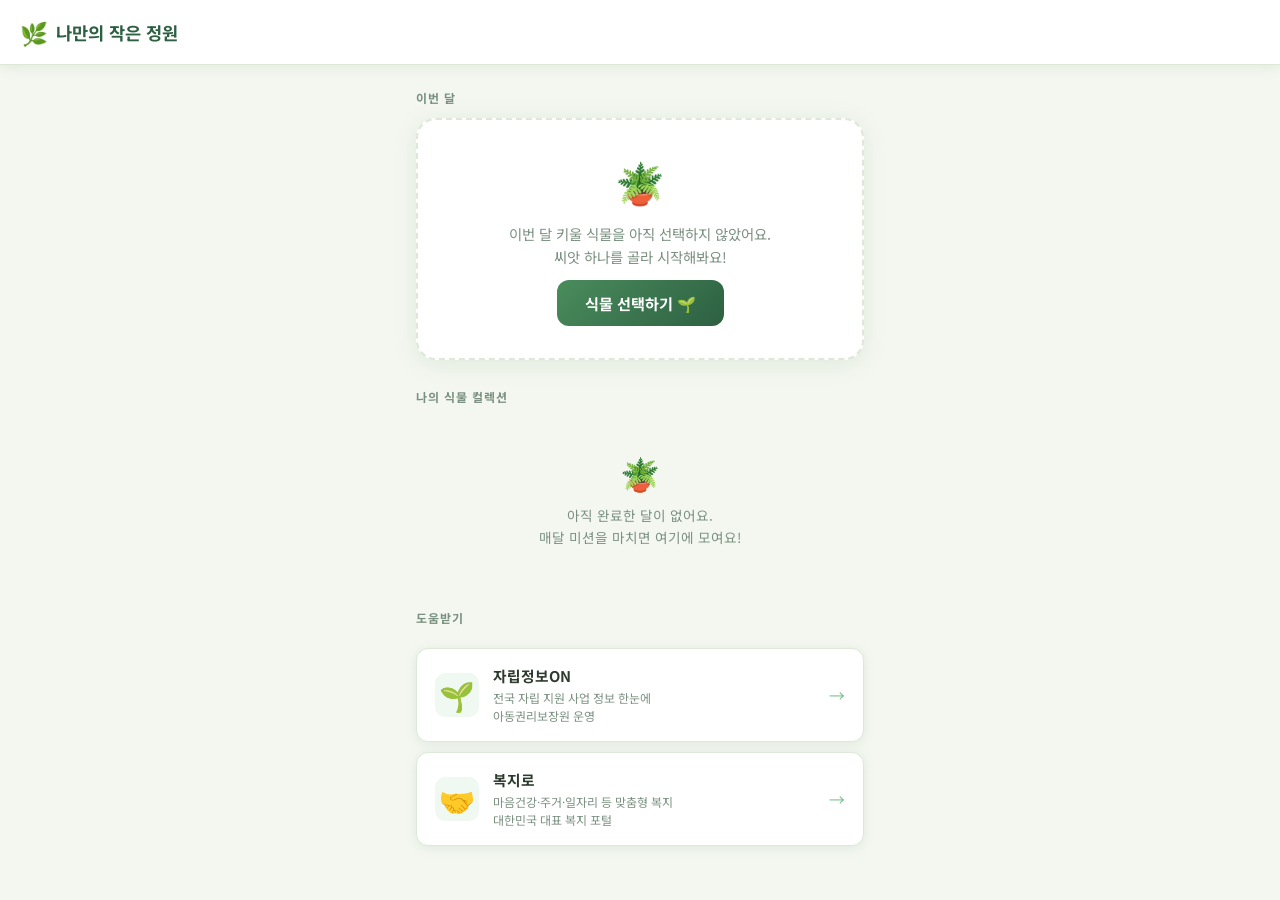
==== index.html @ bcbfa1cc "init: 나만의 작은 정원" ====
<!DOCTYPE html>
<html lang="ko">
<head>
  <meta charset="UTF-8">
  <meta name="viewport" content="width=device-width, initial-scale=1.0">
  <title>나만의 작은 정원</title>
  <link rel="preconnect" href="https://fonts.googleapis.com">
  <link href="https://fonts.googleapis.com/css2?family=Noto+Sans+KR:wght@300;400;500;700&display=swap" rel="stylesheet">
  <link rel="stylesheet" href="style.css">
</head>
<body>

  <!-- ── 식물 선택 모달 ── -->
  <div id="plant-modal" class="modal hidden">
    <div class="modal-backdrop"></div>
    <div class="modal-content">
      <div class="modal-header">
        <h2 id="modal-title">이번 달 키울 식물을 선택하세요</h2>
        <p class="modal-sub">한 달 동안 매일 미션을 완료하면 씨앗이 자라요 🌱</p>
      </div>
      <div class="plant-grid" id="plant-grid"></div>
    </div>
  </div>

  <!-- ── 미션 완료 축하 ── -->
  <div id="celebrate-overlay" class="hidden">
    <div class="celebrate-content">
      <div class="celebrate-emoji" id="celebrate-emoji"></div>
      <h3 id="celebrate-title"></h3>
      <p id="celebrate-msg"></p>
      <button onclick="closeCelebrate()">확인</button>
    </div>
    <div class="confetti-container" id="confetti-container"></div>
  </div>

  <!-- ════════════════════════════════
       HOME VIEW — 컬렉션
  ════════════════════════════════ -->
  <div id="home-view" class="hidden">
    <header class="home-header">
      <div class="home-header-title">
        <span class="app-logo">🌿</span>
        <span class="app-title">나만의 작은 정원</span>
      </div>
    </header>

    <main class="home-main">

      <!-- 이번 달 식물 -->
      <section class="this-month-section">
        <div class="section-label">이번 달</div>
        <div id="home-current-card">
          <!-- JS로 렌더 -->
        </div>
      </section>

      <!-- 컬렉션 -->
      <section class="collection-section">
        <div class="section-label">나의 식물 컬렉션</div>
        <div id="collection-grid" class="collection-grid">
          <!-- JS로 렌더 -->
        </div>
        <div id="collection-empty" class="collection-empty hidden">
          <span>🪴</span>
          <p>아직 완료한 달이 없어요.<br>매달 미션을 마치면 여기에 모여요!</p>
        </div>
      </section>

      <!-- 복지 배너 -->
      <section class="welfare-section">
        <div class="section-label">도움받기</div>
        <a class="welfare-banner" href="https://jaripon.ncrc.or.kr" target="_blank" rel="noopener">
          <div class="welfare-banner-icon">🌱</div>
          <div class="welfare-banner-body">
            <div class="welfare-banner-title">자립정보ON</div>
            <div class="welfare-banner-desc">전국 자립 지원 사업 정보 한눈에<br>아동권리보장원 운영</div>
          </div>
          <div class="welfare-banner-arrow">→</div>
        </a>
        <a class="welfare-banner" href="https://www.bokjiro.go.kr" target="_blank" rel="noopener">
          <div class="welfare-banner-icon">🤝</div>
          <div class="welfare-banner-body">
            <div class="welfare-banner-title">복지로</div>
            <div class="welfare-banner-desc">마음건강·주거·일자리 등 맞춤형 복지<br>대한민국 대표 복지 포털</div>
          </div>
          <div class="welfare-banner-arrow">→</div>
        </a>
      </section>

    </main>
  </div>

  <!-- ════════════════════════════════
       GARDEN VIEW — 미션
  ════════════════════════════════ -->
  <div id="garden-view" class="hidden">
    <header class="garden-header">
      <button class="back-btn" onclick="goHome()">
        <span class="back-arrow">←</span> 홈
      </button>
      <div class="garden-header-center">
        <span class="month-badge" id="month-badge"></span>
      </div>
      <div class="streak-badge">
        <span class="fire">🔥</span>
        <span id="streak-count">0</span>일
      </div>
    </header>

    <main class="garden-main">

      <!-- 식물 디스플레이 -->
      <section class="plant-section">
        <div class="plant-display">
          <div class="sky" id="plant-sky"></div>
          <div class="plant-art" id="plant-art"></div>
          <div class="ground"><div class="soil"></div></div>
        </div>
        <div class="plant-info">
          <div class="plant-name-row">
            <span class="plant-emoji-badge" id="plant-emoji-badge"></span>
            <span class="plant-name" id="plant-name-display"></span>
            <button class="change-plant-btn" onclick="showPlantModal()">변경</button>
          </div>
          <div class="stage-progress">
            <div class="stage-dots" id="stage-dots"></div>
            <div class="stage-label" id="stage-label"></div>
          </div>
          <div class="completion-count">
            이번 달 <strong id="completion-count">0</strong>일 완료
            <span class="goal-text">/ 31일</span>
          </div>
        </div>
      </section>

      <!-- 오늘의 미션 -->
      <section class="mission-section">
        <div class="mission-card" id="mission-card">
          <div class="mission-label">
            <span class="mission-icon">✨</span> 오늘의 미션
            <span class="mission-date" id="mission-date"></span>
          </div>
          <div class="mission-text" id="mission-text"></div>
          <div class="mission-desc" id="mission-desc"></div>
          <button class="complete-btn" id="complete-btn" onclick="completeMission()">
            ✅ 미션 완료!
          </button>
          <div class="already-done hidden" id="already-done">
            <span>🌟 오늘 미션을 완료했어요!</span>
            <span class="next-mission-text">내일 또 만나요</span>
          </div>
        </div>
      </section>

      <!-- 달력 -->
      <section class="calendar-section">
        <h3>이번 달 기록</h3>
        <div class="calendar" id="calendar"></div>
      </section>

      <!-- 미션 목록 힌트 -->
      <section class="tips-section">
        <details>
          <summary>💡 어떤 미션들이 있나요?</summary>
          <div class="tips-list" id="tips-list"></div>
        </details>
      </section>

    </main>
  </div>

  <script src="app.js"></script>
</body>
</html>
---- style.css ----
:root {
  --bg: #F4F7F0;
  --card: #FFFFFF;
  --primary: #4A8C5C;
  --primary-light: #7DBF8E;
  --primary-dark: #2D6042;
  --accent: #F4A261;
  --text: #2C3B2D;
  --text-muted: #7A9080;
  --border: #DDE8D8;
  --shadow: rgba(74, 140, 92, 0.12);
  --radius: 20px;
  --radius-sm: 12px;
}

* { box-sizing: border-box; margin: 0; padding: 0; }

body {
  font-family: 'Noto Sans KR', sans-serif;
  background: var(--bg);
  color: var(--text);
  min-height: 100vh;
}

.hidden { display: none !important; }

/* ════════════════════════════════
   HOME VIEW
════════════════════════════════ */

.home-header {
  background: var(--card);
  border-bottom: 1px solid var(--border);
  padding: 16px 20px;
  display: flex;
  align-items: center;
  justify-content: space-between;
  box-shadow: 0 2px 12px var(--shadow);
  position: sticky;
  top: 0;
  z-index: 10;
}

.home-header-title {
  display: flex;
  align-items: center;
  gap: 8px;
}

.app-logo { font-size: 1.4rem; }
.app-title { font-size: 1.1rem; font-weight: 700; color: var(--primary-dark); }

.home-main {
  max-width: 480px;
  margin: 0 auto;
  padding: 24px 16px 48px;
  display: flex;
  flex-direction: column;
  gap: 28px;
}

.section-label {
  font-size: 0.75rem;
  font-weight: 700;
  color: var(--text-muted);
  text-transform: uppercase;
  letter-spacing: 1px;
  margin-bottom: 12px;
}

/* 이번 달 카드 */
.home-current-card {
  background: var(--card);
  border-radius: var(--radius);
  padding: 24px;
  box-shadow: 0 4px 24px var(--shadow);
  border: 1px solid var(--border);
  display: flex;
  flex-direction: column;
  gap: 16px;
}

.home-current-top {
  display: flex;
  align-items: flex-start;
  gap: 16px;
}

.home-plant-big-emoji {
  font-size: 3.2rem;
  line-height: 1;
  filter: drop-shadow(0 2px 4px rgba(0,0,0,0.1));
}

.home-plant-meta {
  flex: 1;
  display: flex;
  flex-direction: column;
  gap: 4px;
}

.home-plant-name {
  font-size: 1.2rem;
  font-weight: 700;
  color: var(--text);
}

.home-plant-month {
  font-size: 0.82rem;
  color: var(--text-muted);
}

.home-stage-pill {
  display: inline-flex;
  align-items: center;
  gap: 4px;
  background: #E8F5E9;
  border: 1px solid #A5D6A7;
  color: var(--primary-dark);
  font-size: 0.78rem;
  font-weight: 600;
  padding: 3px 10px;
  border-radius: 20px;
  width: fit-content;
  margin-top: 4px;
}

.home-progress-bar-wrap {
  display: flex;
  flex-direction: column;
  gap: 6px;
}

.home-progress-bar {
  height: 8px;
  background: var(--bg);
  border-radius: 99px;
  overflow: hidden;
  border: 1px solid var(--border);
}

.home-progress-fill {
  height: 100%;
  background: linear-gradient(90deg, var(--primary-light), var(--primary));
  border-radius: 99px;
  transition: width 0.6s ease;
}

.home-progress-text {
  font-size: 0.8rem;
  color: var(--text-muted);
  text-align: right;
}

.go-garden-btn {
  width: 100%;
  padding: 14px;
  background: linear-gradient(135deg, var(--primary), var(--primary-dark));
  color: white;
  border: none;
  border-radius: var(--radius-sm);
  font-size: 1rem;
  font-weight: 700;
  font-family: inherit;
  cursor: pointer;
  transition: all 0.2s;
  box-shadow: 0 4px 12px rgba(74, 140, 92, 0.3);
  display: flex;
  align-items: center;
  justify-content: center;
  gap: 6px;
}

.go-garden-btn:hover {
  transform: translateY(-2px);
  box-shadow: 0 6px 20px rgba(74, 140, 92, 0.4);
}

.done-today-banner {
  display: flex;
  align-items: center;
  justify-content: center;
  gap: 6px;
  background: #E8F5E9;
  border-radius: var(--radius-sm);
  padding: 12px;
  font-size: 0.9rem;
  color: var(--primary-dark);
  font-weight: 600;
}

/* 식물 없을 때 */
.no-plant-card {
  background: var(--card);
  border-radius: var(--radius);
  padding: 32px 24px;
  box-shadow: 0 4px 24px var(--shadow);
  border: 2px dashed var(--border);
  text-align: center;
  display: flex;
  flex-direction: column;
  align-items: center;
  gap: 12px;
}

.no-plant-emoji { font-size: 2.5rem; }

.no-plant-card p {
  font-size: 0.9rem;
  color: var(--text-muted);
  line-height: 1.6;
}

.start-btn {
  padding: 12px 28px;
  background: linear-gradient(135deg, var(--primary), var(--primary-dark));
  color: white;
  border: none;
  border-radius: var(--radius-sm);
  font-size: 0.95rem;
  font-weight: 700;
  font-family: inherit;
  cursor: pointer;
  transition: all 0.2s;
}

.start-btn:hover { transform: translateY(-2px); box-shadow: 0 4px 16px rgba(74,140,92,0.3); }

/* 컬렉션 그리드 */
.collection-grid {
  display: grid;
  grid-template-columns: repeat(2, 1fr);
  gap: 12px;
}

.collection-card {
  background: var(--card);
  border-radius: var(--radius-sm);
  padding: 18px 14px;
  box-shadow: 0 2px 12px var(--shadow);
  border: 1px solid var(--border);
  display: flex;
  flex-direction: column;
  align-items: center;
  gap: 6px;
  text-align: center;
}

.coll-emoji { font-size: 2.6rem; }

.coll-name {
  font-size: 0.95rem;
  font-weight: 700;
  color: var(--text);
}

.coll-month {
  font-size: 0.72rem;
  color: var(--text-muted);
}

.coll-stage {
  font-size: 0.78rem;
  background: #F3F8F0;
  border: 1px solid var(--border);
  border-radius: 20px;
  padding: 3px 10px;
  color: var(--primary-dark);
  font-weight: 500;
}

.coll-count {
  font-size: 0.75rem;
  color: var(--text-muted);
}

.collection-empty {
  text-align: center;
  padding: 32px 20px;
  display: flex;
  flex-direction: column;
  align-items: center;
  gap: 10px;
}

.collection-empty span { font-size: 2rem; }
.collection-empty p { font-size: 0.85rem; color: var(--text-muted); line-height: 1.6; }

/* ── 복지 배너 ── */
.welfare-section { display: flex; flex-direction: column; gap: 10px; }

.welfare-banner {
  display: flex;
  align-items: center;
  gap: 14px;
  background: var(--card);
  border: 1px solid var(--border);
  border-radius: var(--radius-sm);
  padding: 16px 18px;
  text-decoration: none;
  color: inherit;
  box-shadow: 0 2px 12px var(--shadow);
  transition: all 0.2s;
}

.welfare-banner:hover {
  border-color: var(--primary-light);
  box-shadow: 0 4px 20px rgba(74, 140, 92, 0.18);
  transform: translateY(-2px);
}

.welfare-banner-icon {
  font-size: 1.8rem;
  flex-shrink: 0;
  width: 44px;
  height: 44px;
  background: #F0F8F2;
  border-radius: 10px;
  display: flex;
  align-items: center;
  justify-content: center;
}

.welfare-banner-body { flex: 1; display: flex; flex-direction: column; gap: 3px; }

.welfare-banner-title {
  font-size: 0.92rem;
  font-weight: 700;
  color: var(--text);
}

.welfare-banner-desc {
  font-size: 0.75rem;
  color: var(--text-muted);
  line-height: 1.5;
}

.welfare-banner-arrow {
  font-size: 1rem;
  color: var(--primary-light);
  flex-shrink: 0;
  transition: transform 0.2s;
}

.welfare-banner:hover .welfare-banner-arrow { transform: translateX(4px); }

/* ════════════════════════════════
   GARDEN VIEW
════════════════════════════════ */

.garden-header {
  background: var(--card);
  border-bottom: 1px solid var(--border);
  padding: 12px 16px;
  display: flex;
  align-items: center;
  justify-content: space-between;
  position: sticky;
  top: 0;
  z-index: 10;
  box-shadow: 0 2px 12px var(--shadow);
}

.back-btn {
  display: flex;
  align-items: center;
  gap: 4px;
  background: none;
  border: 1px solid var(--border);
  border-radius: 20px;
  padding: 6px 14px;
  font-size: 0.85rem;
  font-weight: 600;
  color: var(--text-muted);
  cursor: pointer;
  font-family: inherit;
  transition: all 0.2s;
}

.back-btn:hover {
  background: var(--primary);
  color: white;
  border-color: var(--primary);
}

.back-arrow { font-size: 1rem; }

.garden-header-center { flex: 1; display: flex; justify-content: center; }

.month-badge {
  background: var(--primary-light);
  color: white;
  font-size: 0.72rem;
  font-weight: 600;
  padding: 4px 12px;
  border-radius: 20px;
}

.streak-badge {
  display: flex;
  align-items: center;
  gap: 3px;
  background: #FFF3E0;
  border: 1px solid #FFD180;
  border-radius: 20px;
  padding: 4px 12px;
  font-size: 0.85rem;
  font-weight: 700;
  color: #E65100;
}

.fire { font-size: 1rem; }

.garden-main {
  max-width: 480px;
  margin: 0 auto;
  padding: 20px 16px 48px;
  display: flex;
  flex-direction: column;
  gap: 20px;
}

/* ── 식물 섹션 ── */
.plant-section {
  background: var(--card);
  border-radius: var(--radius);
  overflow: hidden;
  box-shadow: 0 4px 24px var(--shadow);
  border: 1px solid var(--border);
}

.plant-display {
  position: relative;
  height: 260px;
  overflow: hidden;
}

.sky {
  position: absolute;
  inset: 0;
  transition: background 1s;
}

.ground {
  position: absolute;
  bottom: 0; left: 0; right: 0;
  height: 60px;
}

.soil {
  position: absolute;
  bottom: 0; left: 0; right: 0;
  height: 60px;
  background: linear-gradient(to bottom, #8B6542 0%, #6B4C2A 100%);
  border-radius: 40% 40% 0 0 / 20px 20px 0 0;
}

.plant-art {
  position: absolute;
  bottom: 44px;
  left: 50%;
  transform: translateX(-50%);
  display: flex;
  flex-direction: column;
  align-items: center;
  transition: all 0.6s ease;
}

.plant-info {
  padding: 14px 20px 18px;
  display: flex;
  flex-direction: column;
  gap: 8px;
}

.plant-name-row {
  display: flex;
  align-items: center;
  gap: 8px;
}

.plant-emoji-badge { font-size: 1.4rem; }

.plant-name {
  font-size: 1.1rem;
  font-weight: 700;
  color: var(--primary-dark);
  flex: 1;
}

.change-plant-btn {
  background: none;
  border: 1px solid var(--border);
  border-radius: 20px;
  padding: 4px 12px;
  font-size: 0.75rem;
  color: var(--text-muted);
  cursor: pointer;
  font-family: inherit;
  transition: all 0.2s;
}
.change-plant-btn:hover { background: var(--primary); color: white; border-color: var(--primary); }

.stage-progress {
  display: flex;
  align-items: center;
  gap: 10px;
}

.stage-dots { display: flex; gap: 5px; align-items: center; }

.stage-dot {
  width: 10px; height: 10px;
  border-radius: 50%;
  background: var(--border);
  transition: all 0.4s;
}
.stage-dot.active { background: var(--primary); transform: scale(1.2); }
.stage-dot.done { background: var(--primary-light); }

.stage-label {
  font-size: 0.78rem;
  color: var(--text-muted);
  font-weight: 500;
  background: var(--bg);
  padding: 2px 10px;
  border-radius: 20px;
}

.completion-count { font-size: 0.82rem; color: var(--text-muted); }
.completion-count strong { color: var(--primary); font-size: 0.95rem; }
.goal-text { opacity: 0.6; }

/* ── 미션 섹션 ── */
.mission-card {
  background: var(--card);
  border-radius: var(--radius);
  padding: 22px;
  box-shadow: 0 4px 24px var(--shadow);
  border: 1px solid var(--border);
  display: flex;
  flex-direction: column;
  gap: 13px;
}

.mission-label {
  display: flex;
  align-items: center;
  gap: 5px;
  font-size: 0.75rem;
  font-weight: 700;
  color: var(--text-muted);
  text-transform: uppercase;
  letter-spacing: 0.5px;
}

.mission-icon { font-size: 0.95rem; }
.mission-date { margin-left: auto; font-weight: 400; text-transform: none; letter-spacing: 0; }

.mission-text {
  font-size: 1.25rem;
  font-weight: 700;
  color: var(--text);
  line-height: 1.4;
}

.mission-desc {
  font-size: 0.86rem;
  color: var(--text-muted);
  line-height: 1.6;
  padding: 10px 14px;
  background: var(--bg);
  border-radius: var(--radius-sm);
  border-left: 3px solid var(--primary-light);
}

.complete-btn {
  width: 100%;
  padding: 14px;
  background: linear-gradient(135deg, var(--primary), var(--primary-dark));
  color: white;
  border: none;
  border-radius: var(--radius-sm);
  font-size: 1rem;
  font-weight: 700;
  font-family: inherit;
  cursor: pointer;
  transition: all 0.2s;
  box-shadow: 0 4px 12px rgba(74, 140, 92, 0.3);
}

.complete-btn:hover { transform: translateY(-2px); box-shadow: 0 6px 20px rgba(74, 140, 92, 0.4); }

.already-done {
  display: flex;
  flex-direction: column;
  align-items: center;
  gap: 4px;
  padding: 14px;
  background: linear-gradient(135deg, #E8F5E9, #F1F8E9);
  border-radius: var(--radius-sm);
  font-size: 0.9rem;
  color: var(--primary-dark);
  font-weight: 500;
  text-align: center;
}

.next-mission-text { font-size: 0.77rem; color: var(--text-muted); font-weight: 400; }

/* ── 달력 ── */
.calendar-section {
  background: var(--card);
  border-radius: var(--radius);
  padding: 18px;
  box-shadow: 0 4px 24px var(--shadow);
  border: 1px solid var(--border);
}

.calendar-section h3 {
  font-size: 0.78rem;
  font-weight: 700;
  color: var(--text-muted);
  margin-bottom: 12px;
  text-transform: uppercase;
  letter-spacing: 0.5px;
}

.calendar {
  display: grid;
  grid-template-columns: repeat(7, 1fr);
  gap: 5px;
}

.cal-header {
  font-size: 0.67rem;
  font-weight: 700;
  color: var(--text-muted);
  text-align: center;
  padding: 3px 0;
}

.cal-day {
  aspect-ratio: 1;
  border-radius: 8px;
  display: flex;
  align-items: center;
  justify-content: center;
  font-size: 0.72rem;
  font-weight: 500;
  color: var(--text-muted);
  background: var(--bg);
  transition: all 0.2s;
}

.cal-day.empty { background: transparent; }
.cal-day.done { background: linear-gradient(135deg, var(--primary), var(--primary-light)); color: white; font-weight: 700; box-shadow: 0 2px 6px rgba(74,140,92,0.3); }
.cal-day.today { border: 2px solid var(--primary); color: var(--primary-dark); font-weight: 700; }
.cal-day.today.done { border-color: transparent; }
.cal-day.future { opacity: 0.35; }

/* ── 팁 ── */
.tips-section {
  background: var(--card);
  border-radius: var(--radius);
  overflow: hidden;
  box-shadow: 0 4px 24px var(--shadow);
  border: 1px solid var(--border);
}

.tips-section summary {
  padding: 15px 18px;
  font-size: 0.85rem;
  font-weight: 600;
  color: var(--text-muted);
  cursor: pointer;
  user-select: none;
  list-style: none;
}

.tips-section summary::-webkit-details-marker { display: none; }

.tips-list {
  padding: 0 18px 14px;
  display: flex;
  flex-wrap: wrap;
  gap: 7px;
}

.tip-chip {
  background: var(--bg);
  border: 1px solid var(--border);
  border-radius: 20px;
  padding: 4px 11px;
  font-size: 0.75rem;
  color: var(--text);
}

/* ════════════════════════════════
   MODAL
════════════════════════════════ */

.modal {
  position: fixed;
  inset: 0;
  z-index: 100;
  display: flex;
  align-items: center;
  justify-content: center;
  padding: 20px;
}

.modal-backdrop {
  position: absolute;
  inset: 0;
  background: rgba(0,0,0,0.5);
  backdrop-filter: blur(4px);
}

.modal-content {
  position: relative;
  background: var(--card);
  border-radius: var(--radius);
  padding: 28px 22px;
  max-width: 440px;
  width: 100%;
  max-height: 90vh;
  overflow-y: auto;
  box-shadow: 0 20px 60px rgba(0,0,0,0.3);
}

.modal-header { text-align: center; margin-bottom: 22px; }
.modal-header h2 { font-size: 1.15rem; font-weight: 700; margin-bottom: 5px; }
.modal-sub { font-size: 0.83rem; color: var(--text-muted); }

.plant-grid { display: grid; grid-template-columns: repeat(2, 1fr); gap: 11px; }

.plant-card {
  border: 2px solid var(--border);
  border-radius: var(--radius-sm);
  padding: 16px 12px;
  cursor: pointer;
  text-align: center;
  transition: all 0.2s;
  background: var(--bg);
}

.plant-card:hover { border-color: var(--primary); background: #F0F8F2; transform: translateY(-2px); }
.plant-card.selected { border-color: var(--primary); background: linear-gradient(135deg, #E8F5E9, #F1F8E9); }

.plant-card-emoji { font-size: 2.2rem; margin-bottom: 7px; }
.plant-card-name { font-size: 0.92rem; font-weight: 700; color: var(--text); }
.plant-card-sub { font-size: 0.72rem; color: var(--text-muted); margin-top: 3px; }

.modal-confirm-btn {
  width: 100%;
  margin-top: 18px;
  padding: 13px;
  background: linear-gradient(135deg, var(--primary), var(--primary-dark));
  color: white;
  border: none;
  border-radius: var(--radius-sm);
  font-size: 0.95rem;
  font-weight: 700;
  font-family: inherit;
  cursor: pointer;
  transition: all 0.2s;
}

.modal-confirm-btn:hover { transform: translateY(-2px); box-shadow: 0 6px 20px rgba(74,140,92,0.4); }

/* ════════════════════════════════
   CELEBRATE
════════════════════════════════ */

#celebrate-overlay {
  position: fixed;
  inset: 0;
  z-index: 200;
  background: rgba(0,0,0,0.6);
  display: flex;
  align-items: center;
  justify-content: center;
  padding: 20px;
  backdrop-filter: blur(4px);
}

.celebrate-content {
  position: relative;
  z-index: 201;
  background: var(--card);
  border-radius: var(--radius);
  padding: 36px 28px;
  text-align: center;
  max-width: 320px;
  width: 100%;
  box-shadow: 0 20px 60px rgba(0,0,0,0.3);
  animation: pop 0.4s ease;
}

.celebrate-emoji { font-size: 3.5rem; margin-bottom: 12px; animation: bounce 0.6s ease infinite alternate; }

@keyframes bounce { from { transform: translateY(0); } to { transform: translateY(-8px); } }

.celebrate-content h3 { font-size: 1.2rem; font-weight: 700; margin-bottom: 8px; }
.celebrate-content p { font-size: 0.88rem; color: var(--text-muted); margin-bottom: 20px; line-height: 1.6; }
.celebrate-content button {
  padding: 11px 30px;
  background: linear-gradient(135deg, var(--primary), var(--primary-dark));
  color: white;
  border: none;
  border-radius: var(--radius-sm);
  font-size: 0.92rem;
  font-weight: 700;
  font-family: inherit;
  cursor: pointer;
}

.confetti-container { position: fixed; inset: 0; pointer-events: none; overflow: hidden; z-index: 200; }

.confetti-piece {
  position: absolute;
  top: -20px;
  width: 10px; height: 10px;
  border-radius: 2px;
  animation: fall linear forwards;
}

@keyframes fall { to { transform: translateY(110vh) rotate(720deg); opacity: 0; } }
@keyframes pop { from { transform: scale(0.6); opacity: 0; } to { transform: scale(1); opacity: 1; } }
@keyframes sway { 0%, 100% { transform: rotate(-3deg); } 50% { transform: rotate(3deg); } }
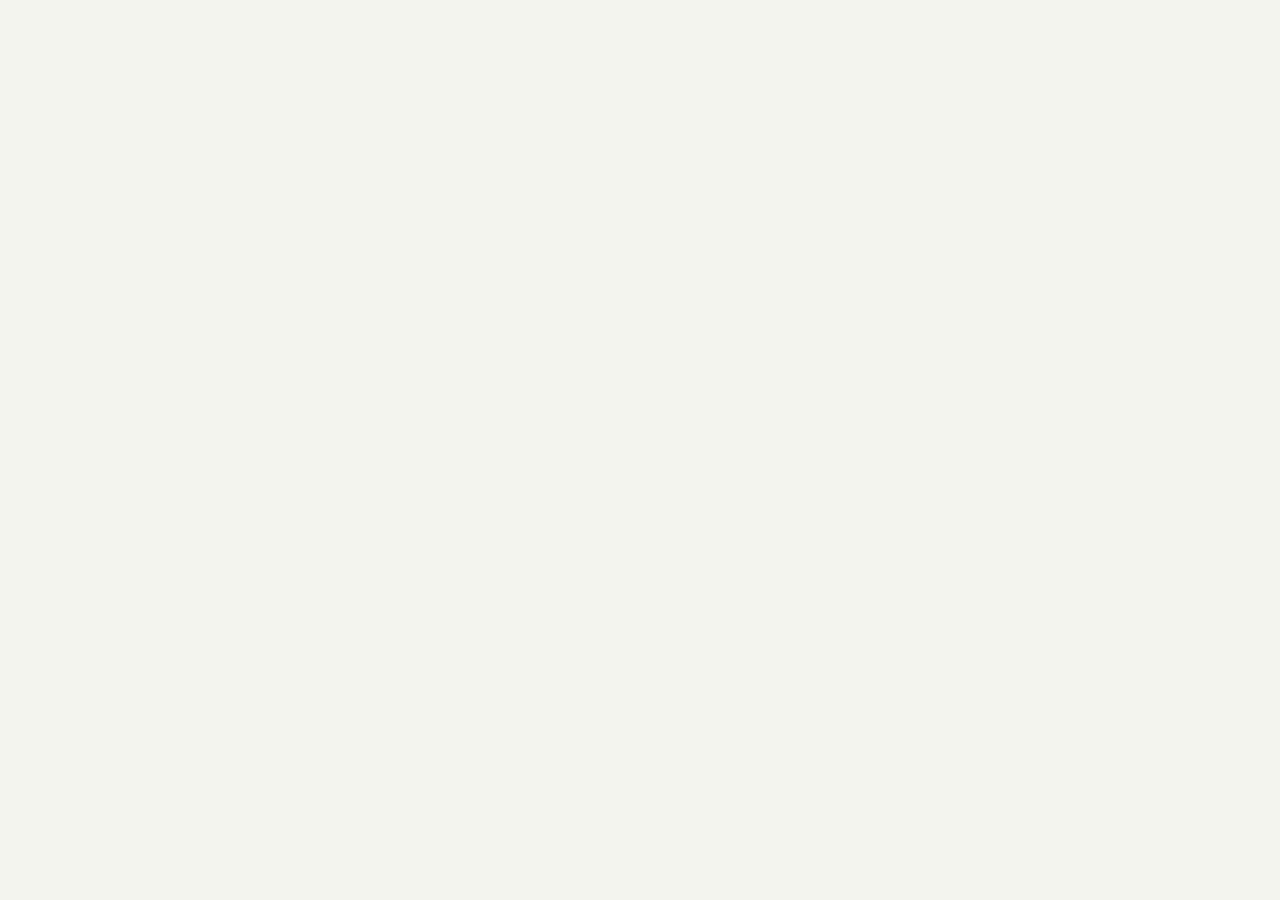
==== commit 8f102e98: "feat: Supabase 연동, 인증, 사이클 기반 식물 키우기, 꽃밭 컬렉션 등 전면 업데이트 - Supabase Auth/DB/Storage 연동 (회원가입, 로그인, 계정별" ====
--- a/index.html
+++ b/index.html
@@ -7,8 +7,159 @@
   <link rel="preconnect" href="https://fonts.googleapis.com">
   <link href="https://fonts.googleapis.com/css2?family=Noto+Sans+KR:wght@300;400;500;700&display=swap" rel="stylesheet">
   <link rel="stylesheet" href="style.css">
+  <script src="https://cdn.jsdelivr.net/npm/@supabase/supabase-js@2"></script>
 </head>
 <body>
+
+  <!-- ── 격려 메시지 모달 ── -->
+  <div id="encourage-modal" class="modal hidden">
+    <div class="modal-backdrop" onclick="closeEncourageModal()"></div>
+    <div class="modal-content encourage-modal-content">
+      <div class="encourage-emoji" id="encourage-emoji"></div>
+      <h3 id="encourage-title"></h3>
+      <p id="encourage-msg"></p>
+      <div class="encourage-date" id="encourage-date"></div>
+      <div class="encourage-btn-row">
+        <button class="encourage-close-btn" onclick="closeEncourageModal()">괜찮아요 💚</button>
+        <button class="water-modal-btn" id="water-modal-btn" onclick="waterPlantOnDate()">💧 물주기</button>
+      </div>
+    </div>
+  </div>
+
+  <!-- ── 인증샷 확인 모달 ── -->
+  <div id="proof-modal" class="modal hidden">
+    <div class="modal-backdrop" onclick="closeProofModal()"></div>
+    <div class="modal-content proof-modal-content">
+      <div class="proof-modal-date-row" id="proof-modal-date"></div>
+      <div class="proof-modal-mission" id="proof-modal-mission"></div>
+      <div class="proof-modal-photo-wrap hidden" id="proof-modal-photo-wrap">
+        <img id="proof-modal-photo" src="" alt="인증샷">
+      </div>
+      <div class="proof-modal-no-photo hidden" id="proof-modal-no-photo">
+        <span>📷</span>
+        <p>인증샷이 없어요</p>
+      </div>
+      <button class="modal-confirm-btn" onclick="closeProofModal()">닫기</button>
+    </div>
+  </div>
+
+  <!-- ── 개인정보 처리방침 모달 ── -->
+  <div id="privacy-modal" class="modal hidden">
+    <div class="modal-backdrop" onclick="closePrivacyModal()"></div>
+    <div class="modal-content">
+      <div class="modal-header">
+        <h2>개인정보 처리방침</h2>
+        <p class="modal-sub">나만의 작은 정원 개인정보 처리방침</p>
+      </div>
+      <div class="privacy-body">
+        <div class="privacy-section">
+          <h4>1. 수집하는 개인정보 항목</h4>
+          <p>아이디, 비밀번호, 이름, 생년월일, 이메일 주소</p>
+        </div>
+        <div class="privacy-section">
+          <h4>2. 개인정보 수집 및 이용 목적</h4>
+          <p>회원 식별 및 서비스 제공, 계정별 데이터 저장 및 관리</p>
+        </div>
+        <div class="privacy-section">
+          <h4>3. 개인정보 보유 및 이용 기간</h4>
+          <p>회원 탈퇴 시 또는 이용 목적 달성 후 즉시 파기합니다.</p>
+        </div>
+        <div class="privacy-section">
+          <h4>4. 개인정보 제3자 제공</h4>
+          <p>이용자의 개인정보를 제3자에게 제공하지 않습니다.</p>
+        </div>
+        <div class="privacy-section">
+          <h4>5. 개인정보 처리 위탁</h4>
+          <p>본 서비스는 개인정보 처리 업무를 외부에 위탁하지 않습니다.</p>
+        </div>
+        <div class="privacy-section">
+          <h4>6. 정보주체의 권리</h4>
+          <p>이용자는 언제든지 자신의 개인정보에 대한 열람, 정정, 삭제 및 처리 정지를 요청할 수 있습니다.</p>
+        </div>
+        <div class="privacy-section">
+          <h4>7. 저장 방식 안내</h4>
+          <p>본 서비스는 학습·테스트 목적의 서비스로, 모든 개인정보는 사용자 기기의 로컬 저장소(localStorage)에만 저장되며 외부 서버로 전송되지 않습니다.</p>
+        </div>
+      </div>
+      <button class="modal-confirm-btn" onclick="closePrivacyModal()">확인했습니다</button>
+    </div>
+  </div>
+
+  <!-- ── 인증 뷰 (로그인 / 회원가입) ── -->
+  <div id="auth-view" class="hidden">
+    <div class="auth-container">
+      <div class="auth-logo-area">
+        <span class="auth-logo">🌿</span>
+        <h1 class="auth-title">나만의 작은 정원</h1>
+        <p class="auth-subtitle">매일 미션을 완료하며 나만의 식물을 키워요</p>
+      </div>
+
+      <div class="auth-card">
+        <div class="auth-tabs">
+          <button class="auth-tab active" id="tab-login" onclick="showAuthPanel('login')">로그인</button>
+          <button class="auth-tab" id="tab-signup" onclick="showAuthPanel('signup')">회원가입</button>
+        </div>
+
+        <!-- 로그인 패널 -->
+        <div id="login-panel" class="auth-panel">
+          <div class="form-group">
+            <label class="form-label" for="login-username">아이디</label>
+            <input type="text" id="login-username" class="form-input" placeholder="아이디를 입력하세요"
+              autocomplete="username" onkeydown="if(event.key==='Enter') document.getElementById('login-password').focus()">
+          </div>
+          <div class="form-group">
+            <label class="form-label" for="login-password">비밀번호</label>
+            <input type="password" id="login-password" class="form-input" placeholder="비밀번호를 입력하세요"
+              autocomplete="current-password" onkeydown="if(event.key==='Enter') handleLoginSubmit()">
+          </div>
+          <div class="form-error hidden" id="login-error"></div>
+          <button class="auth-submit-btn" id="login-btn" onclick="handleLoginSubmit()">로그인</button>
+        </div>
+
+        <!-- 회원가입 패널 -->
+        <div id="signup-panel" class="auth-panel hidden">
+          <div class="form-group">
+            <label class="form-label" for="signup-username">아이디 <span class="required">*</span></label>
+            <input type="text" id="signup-username" class="form-input" placeholder="4~20자, 영문/숫자/밑줄" autocomplete="username">
+            <div class="form-hint">4~20자, 영문·숫자·밑줄(_)만 사용 가능</div>
+            <div class="field-error hidden" id="err-username"></div>
+          </div>
+          <div class="form-group">
+            <label class="form-label" for="signup-password">비밀번호 <span class="required">*</span></label>
+            <input type="password" id="signup-password" class="form-input" placeholder="8자 이상 입력" autocomplete="new-password">
+            <div class="form-hint">8자 이상</div>
+            <div class="field-error hidden" id="err-password"></div>
+          </div>
+          <div class="form-group">
+            <label class="form-label" for="signup-password-confirm">비밀번호 확인 <span class="required">*</span></label>
+            <input type="password" id="signup-password-confirm" class="form-input" placeholder="비밀번호를 다시 입력하세요" autocomplete="new-password">
+            <div class="field-error hidden" id="err-password-confirm"></div>
+          </div>
+          <div class="form-group">
+            <label class="form-label" for="signup-name">이름 <span class="required">*</span></label>
+            <input type="text" id="signup-name" class="form-input" placeholder="이름을 입력하세요">
+            <div class="field-error hidden" id="err-name"></div>
+          </div>
+          <div class="form-group">
+            <label class="form-label" for="signup-birthdate">생년월일 <span class="required">*</span></label>
+            <input type="date" id="signup-birthdate" class="form-input">
+            <div class="field-error hidden" id="err-birthdate"></div>
+          </div>
+          <div class="form-group">
+            <label class="privacy-check-label">
+              <input type="checkbox" id="signup-privacy">
+              <span>개인정보 처리방침에 동의합니다.
+                <button type="button" class="privacy-link-btn" onclick="showPrivacyModal()">내용 보기</button>
+              </span>
+            </label>
+            <div class="field-error hidden" id="err-privacy"></div>
+          </div>
+          <div class="form-error hidden" id="signup-error"></div>
+          <button class="auth-submit-btn" id="signup-btn" onclick="handleSignupSubmit()">회원가입</button>
+        </div>
+      </div>
+    </div>
+  </div>
 
   <!-- ── 식물 선택 모달 ── -->
   <div id="plant-modal" class="modal hidden">
@@ -42,6 +193,7 @@
         <span class="app-logo">🌿</span>
         <span class="app-title">나만의 작은 정원</span>
       </div>
+      <div class="header-user-area" id="header-user-area"></div>
     </header>
 
     <main class="home-main">
@@ -142,11 +294,31 @@
           </div>
           <div class="mission-text" id="mission-text"></div>
           <div class="mission-desc" id="mission-desc"></div>
+
+          <!-- 인증샷 업로드 -->
+          <div class="proof-upload-area" id="proof-upload-area">
+            <label class="proof-upload-label" for="proof-photo-input">
+              <span class="proof-camera-icon">📷</span>
+              <span>인증샷 추가 <span class="optional-label">(선택)</span></span>
+              <input type="file" id="proof-photo-input" accept="image/*" onchange="previewProofPhoto(this)">
+            </label>
+          </div>
+          <div class="proof-preview-wrap hidden" id="proof-preview-wrap">
+            <img id="proof-preview-img" src="" alt="인증샷 미리보기">
+            <button type="button" class="proof-remove-btn" onclick="removeProofPhoto()">✕ 제거</button>
+          </div>
+
           <button class="complete-btn" id="complete-btn" onclick="completeMission()">
             ✅ 미션 완료!
           </button>
+          <button class="water-btn hidden" id="water-btn" onclick="waterPlant()">
+            💧 오늘은 물만 줄게요
+          </button>
           <div class="already-done hidden" id="already-done">
             <span>🌟 오늘 미션을 완료했어요!</span>
+            <div class="today-proof-wrap hidden" id="today-proof-wrap">
+              <img id="today-proof-img" src="" alt="오늘 인증샷">
+            </div>
             <span class="next-mission-text">내일 또 만나요</span>
           </div>
         </div>
@@ -154,7 +326,11 @@
 
       <!-- 달력 -->
       <section class="calendar-section">
-        <h3>이번 달 기록</h3>
+        <div class="cal-nav">
+          <button class="cal-nav-btn" id="cal-prev-btn" onclick="moveCalMonth(-1)">&#8249;</button>
+          <h3 id="cal-title">이번 달 기록</h3>
+          <button class="cal-nav-btn" id="cal-next-btn" onclick="moveCalMonth(1)">&#8250;</button>
+        </div>
         <div class="calendar" id="calendar"></div>
       </section>
 
--- a/style.css
+++ b/style.css
@@ -227,51 +227,135 @@
 .start-btn:hover { transform: translateY(-2px); box-shadow: 0 4px 16px rgba(74,140,92,0.3); }
 
 /* 컬렉션 그리드 */
-.collection-grid {
-  display: grid;
-  grid-template-columns: repeat(2, 1fr);
-  gap: 12px;
-}
-
-.collection-card {
-  background: var(--card);
-  border-radius: var(--radius-sm);
-  padding: 18px 14px;
-  box-shadow: 0 2px 12px var(--shadow);
+/* ══════════════════════════════
+   꽃밭 씬
+══════════════════════════════ */
+.collection-grid { display: block; }
+
+.flowerbed-scene {
+  position: relative;
+  height: 220px;
+  border-radius: var(--radius);
+  overflow: hidden;
   border: 1px solid var(--border);
-  display: flex;
-  flex-direction: column;
-  align-items: center;
-  gap: 6px;
-  text-align: center;
-}
-
-.coll-emoji { font-size: 2.6rem; }
-
-.coll-name {
-  font-size: 0.95rem;
-  font-weight: 700;
-  color: var(--text);
-}
-
-.coll-month {
+  box-shadow: 0 4px 24px var(--shadow);
+}
+
+/* 하늘 */
+.fb-sky {
+  position: absolute;
+  inset: 0;
+  background: linear-gradient(180deg, #87CEEB 0%, #B8E4F8 42%, #C8EFD0 42%);
+}
+
+/* 구름 */
+.fb-cloud {
+  position: absolute;
+  line-height: 1;
+  animation: fb-drift 16s ease-in-out infinite alternate;
+}
+@keyframes fb-drift {
+  from { transform: translateX(0); }
+  to   { transform: translateX(14px); }
+}
+
+/* 먼 언덕 */
+.fb-hills-far {
+  position: absolute;
+  bottom: 38%;
+  left: -5%; right: -5%;
+  height: 70px;
+  background: #5EA84E;
+  border-radius: 60% 60% 0 0 / 80% 80% 0 0;
+}
+
+/* 가까운 언덕 */
+.fb-hills-near {
+  position: absolute;
+  bottom: 26%;
+  left: -5%; right: -5%;
+  height: 80px;
+  background: #5EA84E;
+  border-radius: 50% 55% 0 0 / 70% 70% 0 0;
+}
+
+/* 잔디 */
+.fb-grass {
+  position: absolute;
+  bottom: 0; left: 0; right: 0;
+  height: 42%;
+  background: #5EA84E;
+}
+
+/* 배경 장식 꽃 */
+.fb-deco {
+  position: absolute;
+  bottom: 40%;
+  line-height: 1;
+  opacity: 0.55;
+  pointer-events: none;
+  animation: fb-sway 5s ease-in-out infinite;
+}
+
+/* 사용자 꽃 */
+.flowerbed-plant {
+  position: absolute;
+  bottom: 10%;
+  display: flex;
+  flex-direction: column;
+  align-items: center;
+  cursor: pointer;
+  transition: transform 0.2s;
+  z-index: 5;
+}
+.flowerbed-plant:hover { transform: translateY(-6px) scale(1.1); }
+
+.fb-flower {
+  line-height: 1;
+  filter: drop-shadow(0 4px 8px rgba(0,0,0,0.22));
+  animation: fb-sway 4s ease-in-out infinite;
+}
+
+@keyframes fb-sway {
+  0%,100% { transform: rotate(-4deg); }
+  50%      { transform: rotate(4deg); }
+}
+
+/* 클릭 툴팁 */
+.fb-tooltip {
+  position: absolute;
+  bottom: calc(100% + 10px);
+  left: 50%;
+  transform: translateX(-50%) translateY(4px);
+  background: rgba(20,20,20,0.80);
+  backdrop-filter: blur(4px);
+  color: #fff;
+  border-radius: 10px;
+  padding: 8px 13px;
+  display: flex;
+  flex-direction: column;
+  align-items: center;
+  gap: 2px;
+  white-space: nowrap;
   font-size: 0.72rem;
-  color: var(--text-muted);
-}
-
-.coll-stage {
-  font-size: 0.78rem;
-  background: #F3F8F0;
-  border: 1px solid var(--border);
-  border-radius: 20px;
-  padding: 3px 10px;
-  color: var(--primary-dark);
-  font-weight: 500;
-}
-
-.coll-count {
-  font-size: 0.75rem;
-  color: var(--text-muted);
+  pointer-events: none;
+  opacity: 0;
+  transition: opacity 0.18s, transform 0.18s;
+  z-index: 20;
+}
+.fb-tooltip strong { font-size: 0.8rem; }
+.fb-tooltip::after {
+  content: '';
+  position: absolute;
+  top: 100%;
+  left: 50%;
+  transform: translateX(-50%);
+  border: 5px solid transparent;
+  border-top-color: rgba(20,20,20,0.80);
+}
+.flowerbed-plant.fb-active .fb-tooltip {
+  opacity: 1;
+  transform: translateX(-50%) translateY(0);
 }
 
 .collection-empty {
@@ -591,6 +675,25 @@
 
 .complete-btn:hover { transform: translateY(-2px); box-shadow: 0 6px 20px rgba(74, 140, 92, 0.4); }
 
+.water-btn {
+  width: 100%;
+  margin-top: 10px;
+  padding: 11px 14px;
+  background: linear-gradient(135deg, #74b3e0, #4a8cc4);
+  color: white;
+  border: none;
+  border-radius: var(--radius-sm);
+  font-size: 0.92rem;
+  font-weight: 600;
+  font-family: inherit;
+  cursor: pointer;
+  transition: all 0.2s;
+  box-shadow: 0 3px 10px rgba(74, 140, 196, 0.3);
+}
+.water-btn:hover   { transform: translateY(-2px); box-shadow: 0 5px 16px rgba(74, 140, 196, 0.45); }
+.water-btn:active  { transform: translateY(0); }
+.water-btn:disabled { opacity: 0.6; cursor: not-allowed; transform: none; }
+
 .already-done {
   display: flex;
   flex-direction: column;
@@ -616,14 +719,35 @@
   border: 1px solid var(--border);
 }
 
-.calendar-section h3 {
+.cal-nav {
+  display: flex;
+  align-items: center;
+  justify-content: space-between;
+  margin-bottom: 12px;
+}
+
+.cal-nav h3 {
   font-size: 0.78rem;
   font-weight: 700;
   color: var(--text-muted);
-  margin-bottom: 12px;
   text-transform: uppercase;
   letter-spacing: 0.5px;
-}
+  margin: 0;
+}
+
+.cal-nav-btn {
+  background: none;
+  border: none;
+  font-size: 1.4rem;
+  color: var(--text-muted);
+  cursor: pointer;
+  padding: 2px 8px;
+  border-radius: var(--radius-sm);
+  line-height: 1;
+  transition: background 0.15s, color 0.15s;
+}
+.cal-nav-btn:hover    { background: var(--bg); color: var(--primary); }
+.cal-nav-btn:disabled { opacity: 0.25; cursor: not-allowed; }
 
 .calendar {
   display: grid;
@@ -828,3 +952,483 @@
 @keyframes fall { to { transform: translateY(110vh) rotate(720deg); opacity: 0; } }
 @keyframes pop { from { transform: scale(0.6); opacity: 0; } to { transform: scale(1); opacity: 1; } }
 @keyframes sway { 0%, 100% { transform: rotate(-3deg); } 50% { transform: rotate(3deg); } }
+
+/* ════════════════════════════════
+   AUTH VIEW
+════════════════════════════════ */
+
+#auth-view {
+  min-height: 100vh;
+  background: linear-gradient(160deg, #E8F5E9 0%, #F4F7F0 50%, #E0F2F1 100%);
+  display: flex;
+  align-items: center;
+  justify-content: center;
+  padding: 24px 16px 48px;
+}
+
+.auth-container {
+  width: 100%;
+  max-width: 420px;
+  display: flex;
+  flex-direction: column;
+  gap: 28px;
+}
+
+.auth-logo-area {
+  text-align: center;
+  display: flex;
+  flex-direction: column;
+  align-items: center;
+  gap: 6px;
+}
+
+.auth-logo { font-size: 3rem; filter: drop-shadow(0 4px 8px rgba(74, 140, 92, 0.2)); }
+
+.auth-title {
+  font-size: 1.5rem;
+  font-weight: 700;
+  color: var(--primary-dark);
+}
+
+.auth-subtitle {
+  font-size: 0.85rem;
+  color: var(--text-muted);
+}
+
+/* 인증 카드 */
+.auth-card {
+  background: var(--card);
+  border-radius: var(--radius);
+  box-shadow: 0 8px 40px rgba(74, 140, 92, 0.15);
+  border: 1px solid var(--border);
+  overflow: hidden;
+}
+
+/* 탭 */
+.auth-tabs {
+  display: grid;
+  grid-template-columns: 1fr 1fr;
+  border-bottom: 1px solid var(--border);
+}
+
+.auth-tab {
+  padding: 14px;
+  background: none;
+  border: none;
+  font-family: inherit;
+  font-size: 0.92rem;
+  font-weight: 600;
+  color: var(--text-muted);
+  cursor: pointer;
+  transition: all 0.2s;
+  border-bottom: 2px solid transparent;
+  margin-bottom: -1px;
+}
+
+.auth-tab.active {
+  color: var(--primary);
+  border-bottom-color: var(--primary);
+  background: #F0F8F4;
+}
+
+.auth-tab:not(.active):hover { background: var(--bg); }
+
+/* 패널 */
+.auth-panel {
+  padding: 24px 22px 28px;
+  display: flex;
+  flex-direction: column;
+  gap: 0;
+}
+
+/* 폼 그룹 */
+.form-group {
+  display: flex;
+  flex-direction: column;
+  gap: 4px;
+  margin-bottom: 14px;
+}
+
+.form-label {
+  font-size: 0.8rem;
+  font-weight: 600;
+  color: var(--text);
+}
+
+.required { color: #E53935; }
+
+.form-input {
+  padding: 11px 14px;
+  border: 1.5px solid var(--border);
+  border-radius: var(--radius-sm);
+  font-family: inherit;
+  font-size: 0.9rem;
+  color: var(--text);
+  background: var(--card);
+  transition: all 0.2s;
+  outline: none;
+}
+
+.form-input:focus {
+  border-color: var(--primary);
+  box-shadow: 0 0 0 3px rgba(74, 140, 92, 0.12);
+}
+
+.form-input::-webkit-calendar-picker-indicator { opacity: 0.6; cursor: pointer; }
+
+.form-hint {
+  font-size: 0.72rem;
+  color: var(--text-muted);
+}
+
+.field-error {
+  font-size: 0.74rem;
+  color: #E53935;
+  font-weight: 500;
+}
+
+.form-error {
+  background: #FFF5F5;
+  border: 1px solid #FFCDD2;
+  border-radius: var(--radius-sm);
+  padding: 10px 14px;
+  font-size: 0.82rem;
+  color: #C62828;
+  font-weight: 500;
+  margin-bottom: 14px;
+}
+
+/* 개인정보 동의 */
+.privacy-check-label {
+  display: flex;
+  align-items: flex-start;
+  gap: 9px;
+  cursor: pointer;
+  font-size: 0.84rem;
+  color: var(--text);
+  line-height: 1.5;
+}
+
+.privacy-check-label input[type="checkbox"] {
+  width: 16px;
+  height: 16px;
+  margin-top: 2px;
+  accent-color: var(--primary);
+  cursor: pointer;
+  flex-shrink: 0;
+}
+
+.privacy-link-btn {
+  background: none;
+  border: none;
+  color: var(--primary);
+  font-family: inherit;
+  font-size: inherit;
+  cursor: pointer;
+  text-decoration: underline;
+  padding: 0;
+  font-weight: 600;
+}
+
+.privacy-link-btn:hover { color: var(--primary-dark); }
+
+/* 제출 버튼 */
+.auth-submit-btn {
+  width: 100%;
+  padding: 14px;
+  background: linear-gradient(135deg, var(--primary), var(--primary-dark));
+  color: white;
+  border: none;
+  border-radius: var(--radius-sm);
+  font-family: inherit;
+  font-size: 1rem;
+  font-weight: 700;
+  cursor: pointer;
+  transition: all 0.2s;
+  box-shadow: 0 4px 12px rgba(74, 140, 92, 0.3);
+  margin-top: 4px;
+}
+
+.auth-submit-btn:hover {
+  transform: translateY(-2px);
+  box-shadow: 0 6px 20px rgba(74, 140, 92, 0.4);
+}
+
+/* ── 헤더 유저 영역 ── */
+.header-user-area { display: flex; align-items: center; }
+
+.header-user {
+  display: flex;
+  align-items: center;
+  gap: 8px;
+}
+
+.header-user-name {
+  font-size: 0.8rem;
+  font-weight: 600;
+  color: var(--primary-dark);
+}
+
+.header-logout-btn {
+  background: none;
+  border: 1px solid var(--border);
+  border-radius: 20px;
+  padding: 4px 12px;
+  font-family: inherit;
+  font-size: 0.75rem;
+  color: var(--text-muted);
+  cursor: pointer;
+  transition: all 0.2s;
+}
+
+.header-logout-btn:hover {
+  background: #FFF5F5;
+  border-color: #FFCDD2;
+  color: #C62828;
+}
+
+/* ── 개인정보 모달 본문 ── */
+.privacy-body {
+  display: flex;
+  flex-direction: column;
+  gap: 16px;
+  margin-bottom: 22px;
+  max-height: 50vh;
+  overflow-y: auto;
+  padding-right: 4px;
+}
+
+.privacy-section h4 {
+  font-size: 0.85rem;
+  font-weight: 700;
+  color: var(--primary-dark);
+  margin-bottom: 4px;
+}
+
+.privacy-section p {
+  font-size: 0.82rem;
+  color: var(--text-muted);
+  line-height: 1.6;
+}
+
+/* ════════════════════════════════
+   인증샷 업로드
+════════════════════════════════ */
+
+.proof-upload-area {
+  border: 2px dashed var(--border);
+  border-radius: var(--radius-sm);
+  transition: border-color 0.2s;
+}
+
+.proof-upload-area:hover { border-color: var(--primary-light); }
+
+.proof-upload-label {
+  display: flex;
+  align-items: center;
+  justify-content: center;
+  gap: 8px;
+  padding: 13px;
+  cursor: pointer;
+  font-size: 0.88rem;
+  color: var(--text-muted);
+  font-weight: 500;
+}
+
+.proof-upload-label input[type="file"] { display: none; }
+
+.proof-camera-icon { font-size: 1.1rem; }
+
+.optional-label {
+  font-size: 0.75rem;
+  color: var(--text-muted);
+  opacity: 0.7;
+}
+
+.proof-preview-wrap {
+  position: relative;
+  border-radius: var(--radius-sm);
+  overflow: hidden;
+}
+
+.proof-preview-wrap img {
+  width: 100%;
+  max-height: 220px;
+  object-fit: cover;
+  display: block;
+  border-radius: var(--radius-sm);
+}
+
+.proof-remove-btn {
+  position: absolute;
+  top: 8px;
+  right: 8px;
+  background: rgba(0,0,0,0.55);
+  color: white;
+  border: none;
+  border-radius: 20px;
+  padding: 4px 10px;
+  font-size: 0.75rem;
+  cursor: pointer;
+  font-family: inherit;
+}
+
+/* 오늘 완료 인증샷 */
+.today-proof-wrap {
+  width: 100%;
+  border-radius: var(--radius-sm);
+  overflow: hidden;
+  margin: 6px 0;
+}
+
+.today-proof-wrap img {
+  width: 100%;
+  max-height: 180px;
+  object-fit: cover;
+  display: block;
+}
+
+/* 달력 클릭 가능 날짜 */
+.cal-day.done,
+.cal-day.missed-clickable {
+  cursor: pointer;
+}
+.cal-day.done:hover {
+  filter: brightness(1.12);
+  transform: scale(1.08);
+}
+.cal-day.missed-clickable:hover {
+  background: rgba(116, 179, 224, 0.18);
+  transform: scale(1.06);
+}
+
+/* ════════════════════════════════
+   인증샷 확인 모달
+════════════════════════════════ */
+
+.proof-modal-content {
+  display: flex;
+  flex-direction: column;
+  gap: 14px;
+}
+
+.proof-modal-date-row {
+  font-size: 1rem;
+  font-weight: 700;
+  color: var(--primary-dark);
+  text-align: center;
+}
+
+.proof-modal-mission {
+  font-size: 0.92rem;
+  font-weight: 600;
+  color: var(--text);
+  background: var(--bg);
+  border-left: 3px solid var(--primary-light);
+  padding: 10px 14px;
+  border-radius: var(--radius-sm);
+  line-height: 1.5;
+  min-height: 0;
+}
+
+.proof-modal-mission:empty { display: none; }
+
+.proof-modal-photo-wrap img {
+  width: 100%;
+  max-height: 300px;
+  object-fit: cover;
+  border-radius: var(--radius-sm);
+  display: block;
+}
+
+.proof-modal-no-photo {
+  display: flex;
+  flex-direction: column;
+  align-items: center;
+  gap: 6px;
+  padding: 24px;
+  color: var(--text-muted);
+  font-size: 0.85rem;
+}
+
+.proof-modal-no-photo span { font-size: 2rem; }
+
+/* ════════════════════════════════
+   격려 메시지 모달
+════════════════════════════════ */
+
+.encourage-modal-content {
+  display: flex;
+  flex-direction: column;
+  align-items: center;
+  gap: 12px;
+  text-align: center;
+  padding: 8px 4px;
+}
+
+.encourage-emoji {
+  font-size: 3rem;
+  line-height: 1;
+  margin-bottom: 4px;
+}
+
+.encourage-modal-content h3 {
+  font-size: 1.15rem;
+  font-weight: 700;
+  color: var(--primary-dark);
+  margin: 0;
+}
+
+.encourage-modal-content p {
+  font-size: 0.92rem;
+  color: var(--text);
+  line-height: 1.6;
+  margin: 0;
+}
+
+.encourage-date {
+  font-size: 0.78rem;
+  color: var(--text-muted);
+  background: var(--bg);
+  padding: 4px 12px;
+  border-radius: 20px;
+}
+
+.encourage-btn-row {
+  display: flex;
+  gap: 10px;
+  width: 100%;
+  margin-top: 4px;
+}
+
+.encourage-close-btn {
+  flex: 1;
+  padding: 11px;
+  background: var(--bg);
+  color: var(--text-muted);
+  border: 1.5px solid var(--border);
+  border-radius: var(--radius-sm);
+  font-size: 0.9rem;
+  font-weight: 600;
+  font-family: inherit;
+  cursor: pointer;
+  transition: all 0.2s;
+}
+.encourage-close-btn:hover { background: var(--border); color: var(--text); }
+
+.water-modal-btn {
+  flex: 1;
+  padding: 11px;
+  background: linear-gradient(135deg, #74b3e0, #4a8cc4);
+  color: white;
+  border: none;
+  border-radius: var(--radius-sm);
+  font-size: 0.9rem;
+  font-weight: 700;
+  font-family: inherit;
+  cursor: pointer;
+  transition: all 0.2s;
+  box-shadow: 0 3px 10px rgba(74, 140, 196, 0.3);
+}
+.water-modal-btn:hover    { transform: translateY(-2px); box-shadow: 0 5px 16px rgba(74, 140, 196, 0.45); }
+.water-modal-btn:disabled { opacity: 0.55; cursor: not-allowed; transform: none; }
